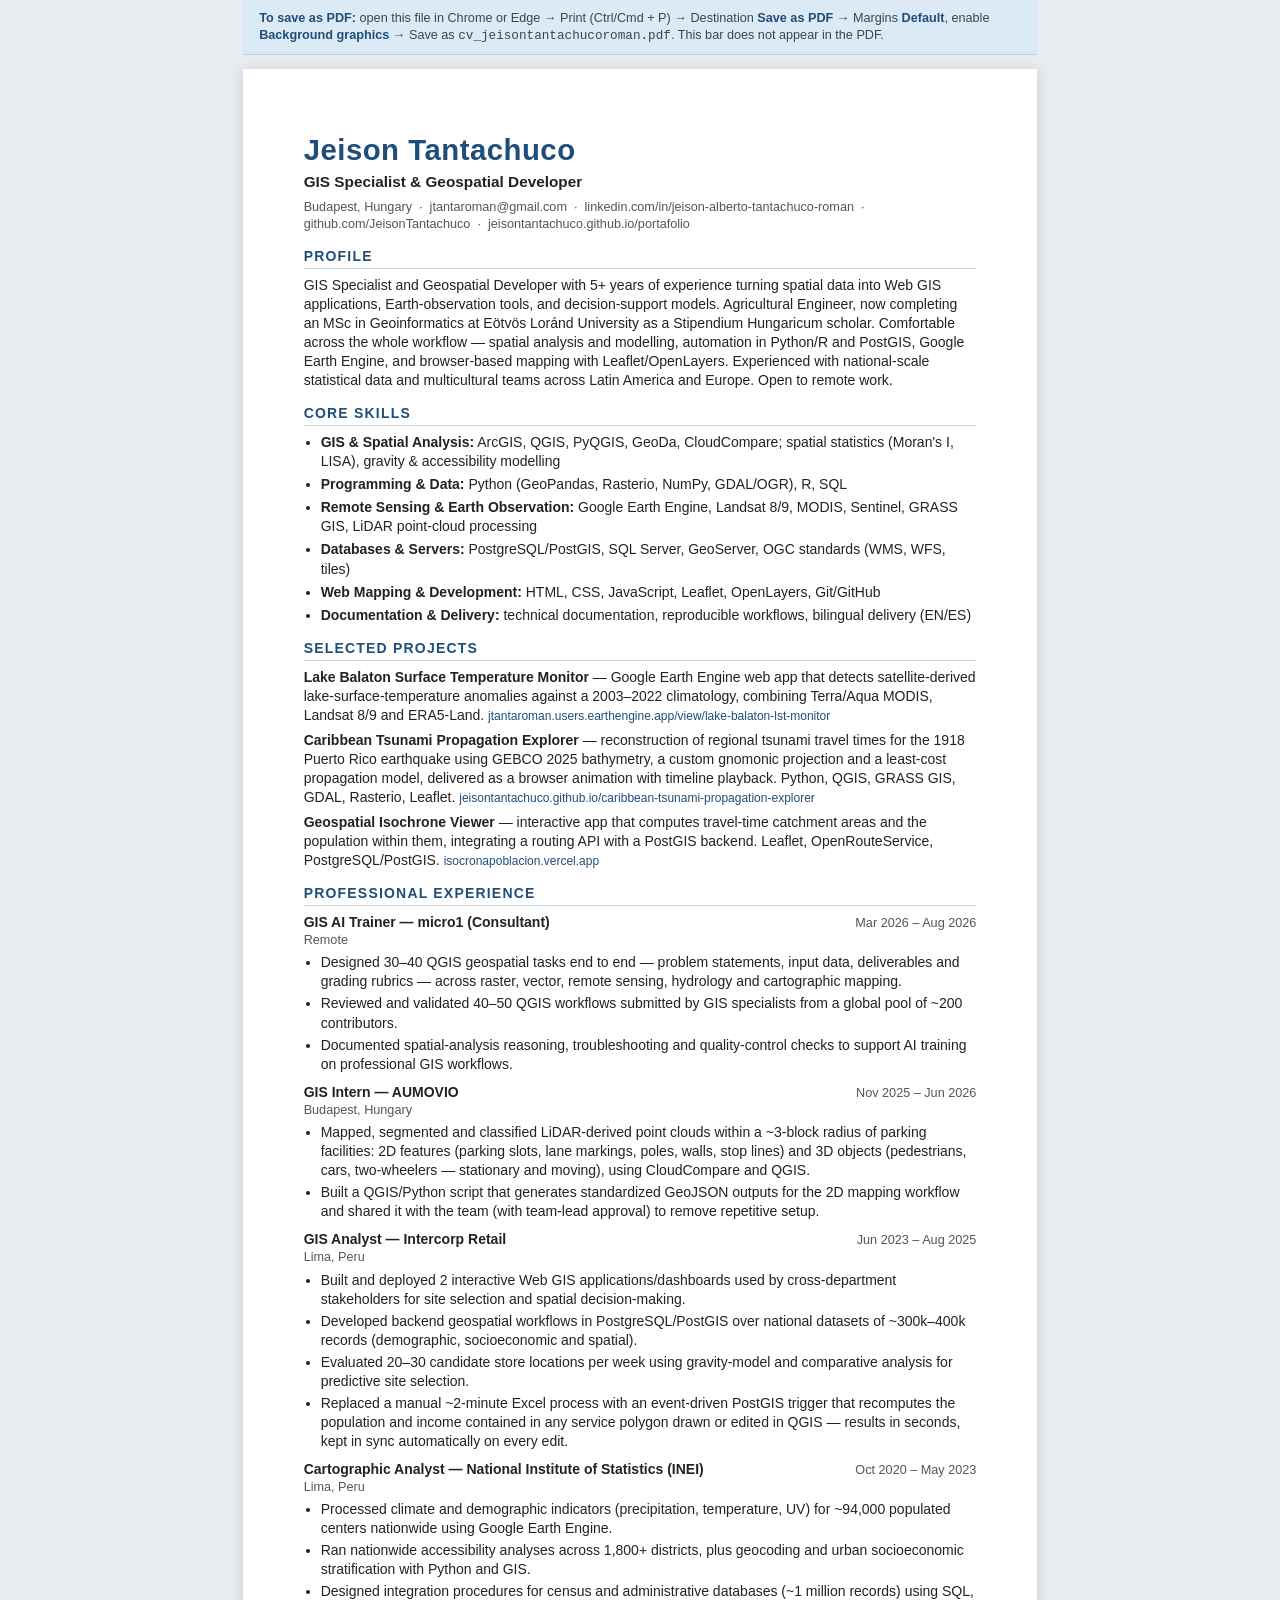
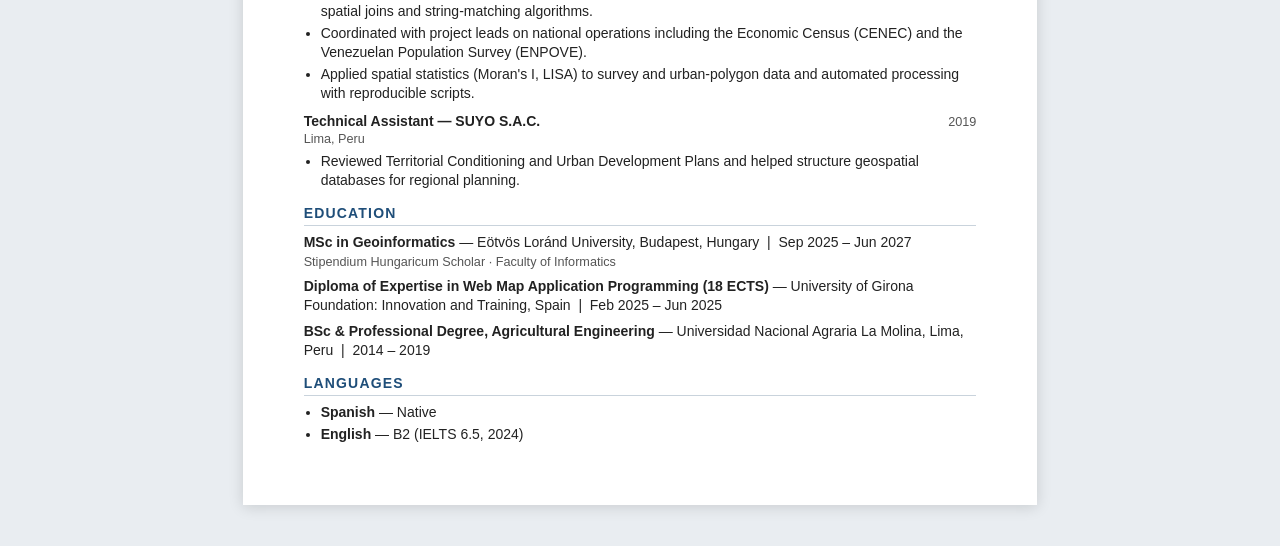
==== cv/cv.html @ e3e1c40c "Add print-ready HTML CV (cv/cv.html)" ====
<!DOCTYPE html>
<html lang="en">
<head>
<meta charset="UTF-8">
<meta name="viewport" content="width=device-width, initial-scale=1.0">
<title>Jeison Tantachuco — CV</title>
<style>
    :root {
        --accent: #1f4e79;
        --ink: #222;
        --muted: #555;
        --rule: #c9d3dc;
    }

    * { box-sizing: border-box; }

    html, body {
        margin: 0;
        padding: 0;
        background: #e9edf1;
        color: var(--ink);
        font-family: "Calibri", "Segoe UI", "Helvetica Neue", Arial, sans-serif;
        font-size: 10.5pt;
        line-height: 1.36;
    }

    /* screen-only helper bar */
    .hint {
        max-width: 210mm;
        margin: 0 auto;
        padding: 10px 16px;
        font-size: 9.5pt;
        color: #33475b;
        background: #dceaf5;
        border-bottom: 1px solid #b9d3e6;
    }
    .hint b { color: #1f4e79; }

    .page {
        max-width: 210mm;
        margin: 14px auto 40px;
        padding: 16mm 16mm 14mm;
        background: #fff;
        box-shadow: 0 2px 14px rgba(0, 0, 0, 0.14);
    }

    header { margin-bottom: 10px; }

    h1 {
        margin: 0;
        font-size: 22pt;
        letter-spacing: 0.5px;
        color: var(--accent);
    }

    .role {
        margin: 2px 0 6px;
        font-size: 11.5pt;
        font-weight: 600;
        color: var(--ink);
    }

    .contact {
        font-size: 9.5pt;
        color: var(--muted);
    }
    .contact a { color: var(--muted); text-decoration: none; }
    .contact span { white-space: nowrap; }

    h2 {
        font-size: 10.5pt;
        text-transform: uppercase;
        letter-spacing: 1.2px;
        color: var(--accent);
        border-bottom: 1.5px solid var(--rule);
        padding-bottom: 2px;
        margin: 14px 0 7px;
    }

    p { margin: 0 0 6px; }

    ul { margin: 4px 0 8px; padding-left: 17px; }
    li { margin-bottom: 3px; }

    .skills li { margin-bottom: 4px; }
    .skills strong { color: var(--ink); }

    .job { margin-bottom: 9px; }
    .job-head {
        display: flex;
        justify-content: space-between;
        align-items: baseline;
        gap: 12px;
    }
    .job-title { font-weight: 700; }
    .job-title .org { font-weight: 600; }
    .job-meta {
        white-space: nowrap;
        color: var(--muted);
        font-size: 9.5pt;
    }
    .job-loc { color: var(--muted); font-size: 9.5pt; margin: 0 0 3px; }

    .proj { margin-bottom: 6px; }
    .proj b { color: var(--ink); }
    .proj .link { color: var(--accent); font-size: 9pt; }

    .edu-item { margin-bottom: 6px; }
    .edu-item .sub { color: var(--muted); font-size: 9.5pt; }

    a { color: var(--accent); }

    @media print {
        html, body { background: #fff; font-size: 10pt; }
        .hint { display: none; }
        .page {
            max-width: none;
            margin: 0;
            padding: 0;
            box-shadow: none;
        }
        h2 { break-after: avoid; }
        .job, .proj, .edu-item { break-inside: avoid; }
    }

    @page { size: A4; margin: 14mm 15mm; }
</style>
</head>
<body>

<div class="hint">
    <b>To save as PDF:</b> open this file in Chrome or Edge → Print (Ctrl/Cmd&nbsp;+&nbsp;P) →
    Destination <b>Save as PDF</b> → Margins <b>Default</b>, enable <b>Background graphics</b> → Save as
    <code>cv_jeisontantachucoroman.pdf</code>. This bar does not appear in the PDF.
</div>

<div class="page">

    <header>
        <h1>Jeison Tantachuco</h1>
        <div class="role">GIS Specialist &amp; Geospatial Developer</div>
        <div class="contact">
            <span>Budapest, Hungary</span> &nbsp;·&nbsp;
            <span><a href="mailto:jtantaroman@gmail.com">jtantaroman@gmail.com</a></span> &nbsp;·&nbsp;
            <span>linkedin.com/in/jeison-alberto-tantachuco-roman</span> &nbsp;·&nbsp;
            <span>github.com/JeisonTantachuco</span> &nbsp;·&nbsp;
            <span>jeisontantachuco.github.io/portafolio</span>
        </div>
    </header>

    <h2>Profile</h2>
    <p>
        GIS Specialist and Geospatial Developer with 5+ years of experience turning spatial data into
        Web GIS applications, Earth-observation tools, and decision-support models. Agricultural Engineer,
        now completing an MSc in Geoinformatics at Eötvös Loránd University as a Stipendium Hungaricum
        scholar. Comfortable across the whole workflow — spatial analysis and modelling, automation in
        Python/R and PostGIS, Google Earth Engine, and browser-based mapping with Leaflet/OpenLayers.
        Experienced with national-scale statistical data and multicultural teams across Latin America and
        Europe. Open to remote work.
    </p>

    <h2>Core Skills</h2>
    <ul class="skills">
        <li><strong>GIS &amp; Spatial Analysis:</strong> ArcGIS, QGIS, PyQGIS, GeoDa, CloudCompare; spatial statistics (Moran's I, LISA), gravity &amp; accessibility modelling</li>
        <li><strong>Programming &amp; Data:</strong> Python (GeoPandas, Rasterio, NumPy, GDAL/OGR), R, SQL</li>
        <li><strong>Remote Sensing &amp; Earth Observation:</strong> Google Earth Engine, Landsat 8/9, MODIS, Sentinel, GRASS GIS, LiDAR point-cloud processing</li>
        <li><strong>Databases &amp; Servers:</strong> PostgreSQL/PostGIS, SQL Server, GeoServer, OGC standards (WMS, WFS, tiles)</li>
        <li><strong>Web Mapping &amp; Development:</strong> HTML, CSS, JavaScript, Leaflet, OpenLayers, Git/GitHub</li>
        <li><strong>Documentation &amp; Delivery:</strong> technical documentation, reproducible workflows, bilingual delivery (EN/ES)</li>
    </ul>

    <h2>Selected Projects</h2>
    <div class="proj">
        <b>Lake Balaton Surface Temperature Monitor</b> — Google Earth Engine web app that detects
        satellite-derived lake-surface-temperature anomalies against a 2003–2022 climatology, combining
        Terra/Aqua MODIS, Landsat 8/9 and ERA5-Land.
        <span class="link">jtantaroman.users.earthengine.app/view/lake-balaton-lst-monitor</span>
    </div>
    <div class="proj">
        <b>Caribbean Tsunami Propagation Explorer</b> — reconstruction of regional tsunami travel times for
        the 1918 Puerto Rico earthquake using GEBCO 2025 bathymetry, a custom gnomonic projection and a
        least-cost propagation model, delivered as a browser animation with timeline playback.
        Python, QGIS, GRASS GIS, GDAL, Rasterio, Leaflet.
        <span class="link">jeisontantachuco.github.io/caribbean-tsunami-propagation-explorer</span>
    </div>
    <div class="proj">
        <b>Geospatial Isochrone Viewer</b> — interactive app that computes travel-time catchment areas and
        the population within them, integrating a routing API with a PostGIS backend.
        Leaflet, OpenRouteService, PostgreSQL/PostGIS.
        <span class="link">isocronapoblacion.vercel.app</span>
    </div>

    <h2>Professional Experience</h2>

    <div class="job">
        <div class="job-head">
            <div class="job-title">GIS AI Trainer <span class="org">— micro1 (Consultant)</span></div>
            <div class="job-meta">Mar 2026 – Aug 2026</div>
        </div>
        <div class="job-loc">Remote</div>
        <ul>
            <li>Designed 30–40 QGIS geospatial tasks end to end — problem statements, input data, deliverables and grading rubrics — across raster, vector, remote sensing, hydrology and cartographic mapping.</li>
            <li>Reviewed and validated 40–50 QGIS workflows submitted by GIS specialists from a global pool of ~200 contributors.</li>
            <li>Documented spatial-analysis reasoning, troubleshooting and quality-control checks to support AI training on professional GIS workflows.</li>
        </ul>
    </div>

    <div class="job">
        <div class="job-head">
            <div class="job-title">GIS Intern <span class="org">— AUMOVIO</span></div>
            <div class="job-meta">Nov 2025 – Jun 2026</div>
        </div>
        <div class="job-loc">Budapest, Hungary</div>
        <ul>
            <li>Mapped, segmented and classified LiDAR-derived point clouds within a ~3-block radius of parking facilities: 2D features (parking slots, lane markings, poles, walls, stop lines) and 3D objects (pedestrians, cars, two-wheelers — stationary and moving), using CloudCompare and QGIS.</li>
            <li>Built a QGIS/Python script that generates standardized GeoJSON outputs for the 2D mapping workflow and shared it with the team (with team-lead approval) to remove repetitive setup.</li>
        </ul>
    </div>

    <div class="job">
        <div class="job-head">
            <div class="job-title">GIS Analyst <span class="org">— Intercorp Retail</span></div>
            <div class="job-meta">Jun 2023 – Aug 2025</div>
        </div>
        <div class="job-loc">Lima, Peru</div>
        <ul>
            <li>Built and deployed 2 interactive Web GIS applications/dashboards used by cross-department stakeholders for site selection and spatial decision-making.</li>
            <li>Developed backend geospatial workflows in PostgreSQL/PostGIS over national datasets of ~300k–400k records (demographic, socioeconomic and spatial).</li>
            <li>Evaluated 20–30 candidate store locations per week using gravity-model and comparative analysis for predictive site selection.</li>
            <li>Replaced a manual ~2-minute Excel process with an event-driven PostGIS trigger that recomputes the population and income contained in any service polygon drawn or edited in QGIS — results in seconds, kept in sync automatically on every edit.</li>
        </ul>
    </div>

    <div class="job">
        <div class="job-head">
            <div class="job-title">Cartographic Analyst <span class="org">— National Institute of Statistics (INEI)</span></div>
            <div class="job-meta">Oct 2020 – May 2023</div>
        </div>
        <div class="job-loc">Lima, Peru</div>
        <ul>
            <li>Processed climate and demographic indicators (precipitation, temperature, UV) for ~94,000 populated centers nationwide using Google Earth Engine.</li>
            <li>Ran nationwide accessibility analyses across 1,800+ districts, plus geocoding and urban socioeconomic stratification with Python and GIS.</li>
            <li>Designed integration procedures for census and administrative databases (~1 million records) using SQL, spatial joins and string-matching algorithms.</li>
            <li>Coordinated with project leads on national operations including the Economic Census (CENEC) and the Venezuelan Population Survey (ENPOVE).</li>
            <li>Applied spatial statistics (Moran's I, LISA) to survey and urban-polygon data and automated processing with reproducible scripts.</li>
        </ul>
    </div>

    <div class="job">
        <div class="job-head">
            <div class="job-title">Technical Assistant <span class="org">— SUYO S.A.C.</span></div>
            <div class="job-meta">2019</div>
        </div>
        <div class="job-loc">Lima, Peru</div>
        <ul>
            <li>Reviewed Territorial Conditioning and Urban Development Plans and helped structure geospatial databases for regional planning.</li>
        </ul>
    </div>

    <h2>Education</h2>
    <div class="edu-item">
        <b>MSc in Geoinformatics</b> — Eötvös Loránd University, Budapest, Hungary &nbsp;|&nbsp; Sep 2025 – Jun 2027<br>
        <span class="sub">Stipendium Hungaricum Scholar · Faculty of Informatics</span>
    </div>
    <div class="edu-item">
        <b>Diploma of Expertise in Web Map Application Programming (18 ECTS)</b> — University of Girona Foundation: Innovation and Training, Spain &nbsp;|&nbsp; Feb 2025 – Jun 2025
    </div>
    <div class="edu-item">
        <b>BSc &amp; Professional Degree, Agricultural Engineering</b> — Universidad Nacional Agraria La Molina, Lima, Peru &nbsp;|&nbsp; 2014 – 2019
    </div>

    <h2>Languages</h2>
    <ul>
        <li><strong>Spanish</strong> — Native</li>
        <li><strong>English</strong> — B2 (IELTS 6.5, 2024)</li>
    </ul>

</div>

</body>
</html>
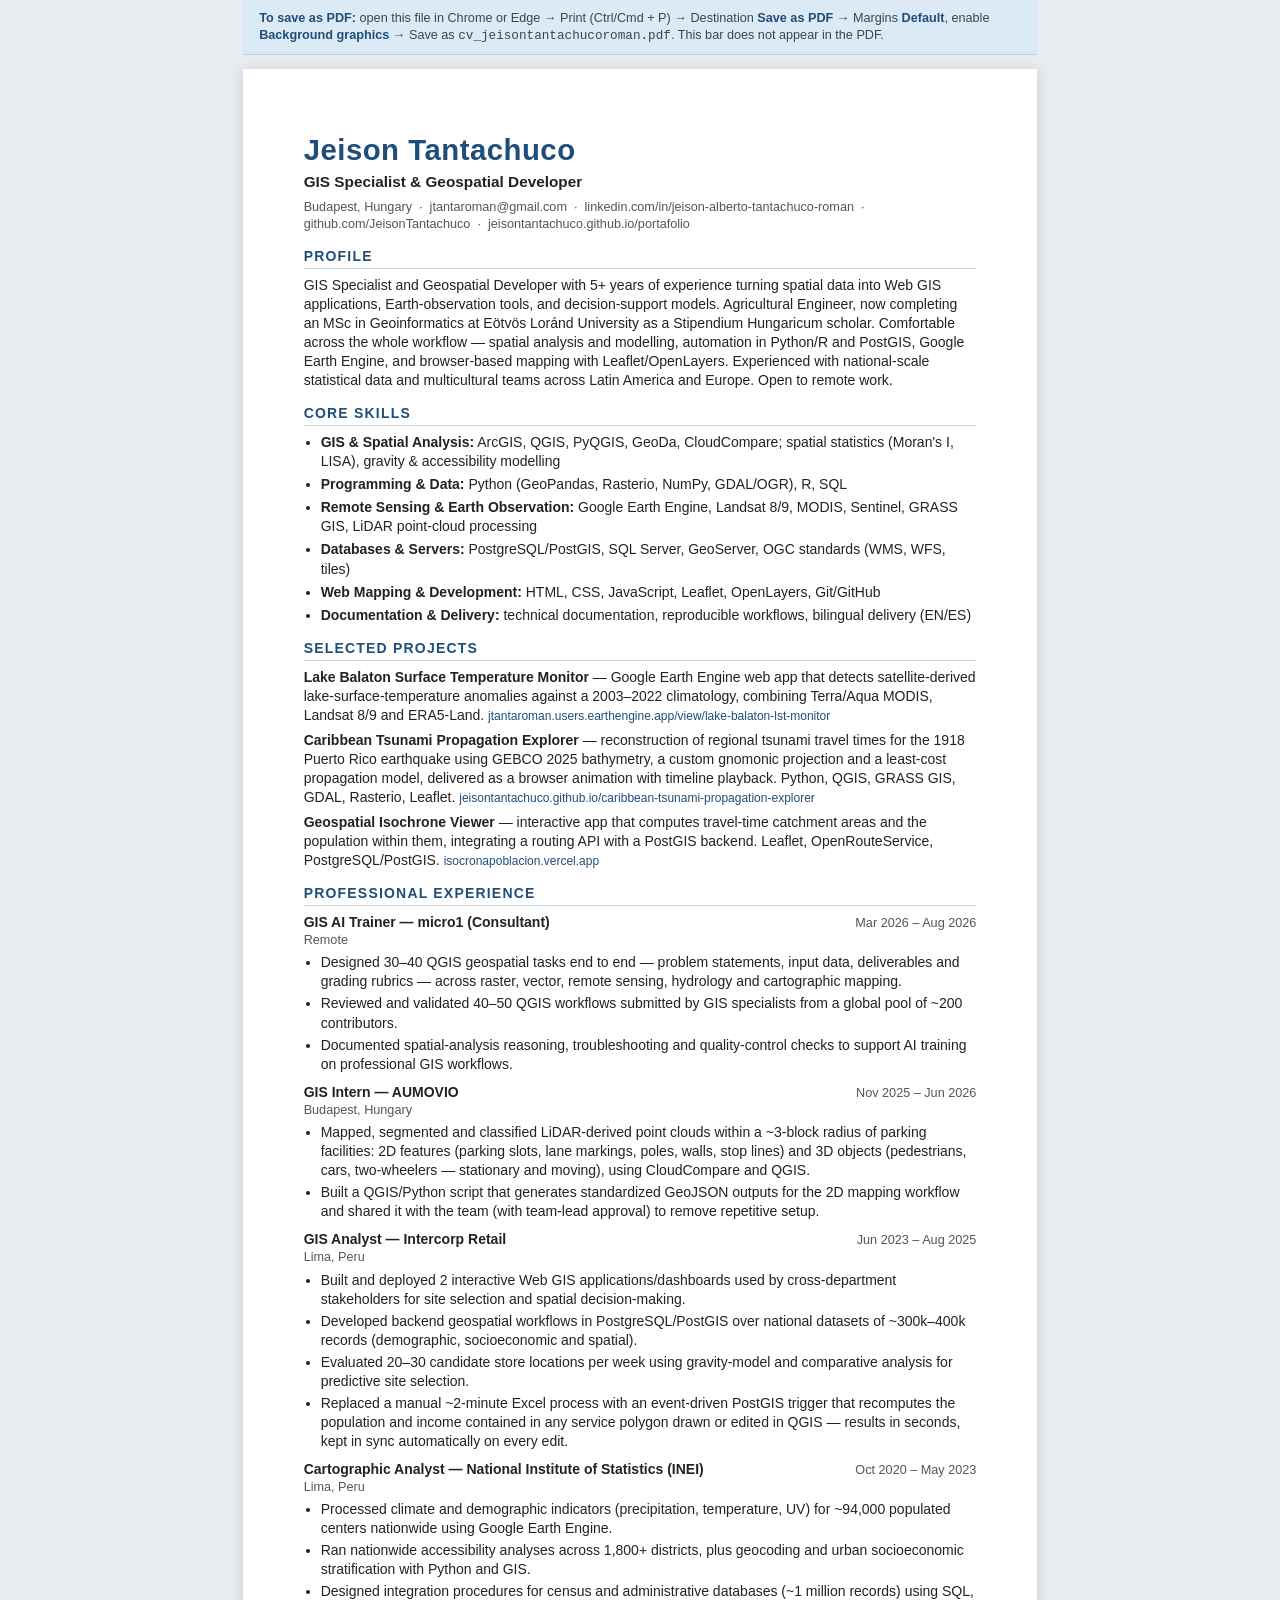
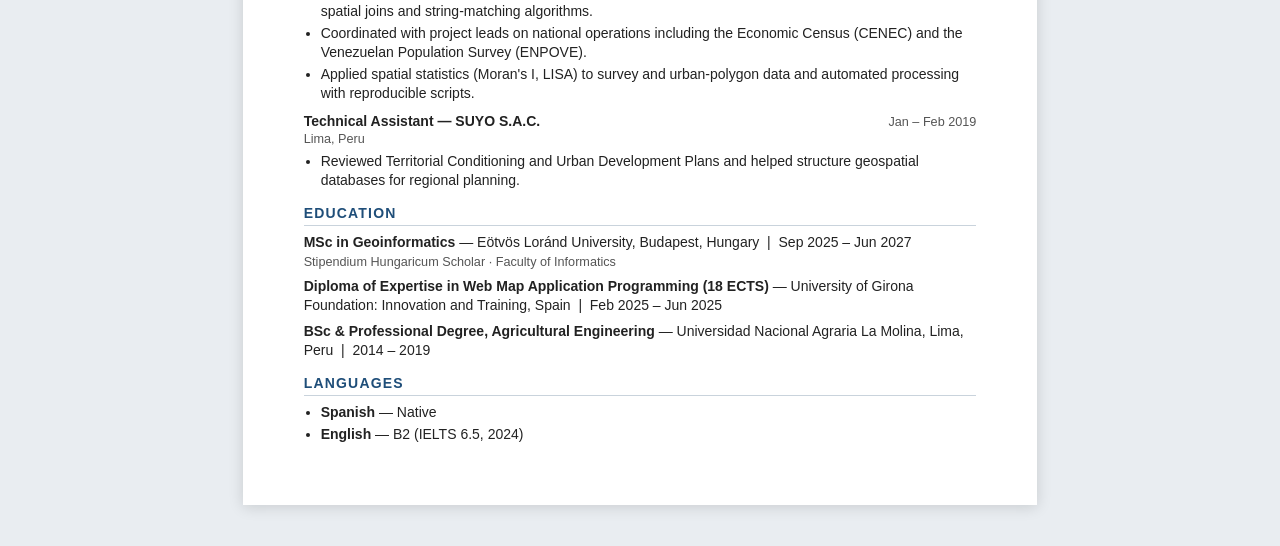
==== commit da725bc0: "CV: make URLs clickable, set SUYO dates to Jan–Feb 2019" ====
--- a/cv/cv.html
+++ b/cv/cv.html
@@ -103,7 +103,7 @@
 
     .proj { margin-bottom: 6px; }
     .proj b { color: var(--ink); }
-    .proj .link { color: var(--accent); font-size: 9pt; }
+    .proj .link { color: var(--accent); font-size: 9pt; text-decoration: none; }
 
     .edu-item { margin-bottom: 6px; }
     .edu-item .sub { color: var(--muted); font-size: 9.5pt; }
@@ -142,9 +142,9 @@
         <div class="contact">
             <span>Budapest, Hungary</span> &nbsp;·&nbsp;
             <span><a href="mailto:jtantaroman@gmail.com">jtantaroman@gmail.com</a></span> &nbsp;·&nbsp;
-            <span>linkedin.com/in/jeison-alberto-tantachuco-roman</span> &nbsp;·&nbsp;
-            <span>github.com/JeisonTantachuco</span> &nbsp;·&nbsp;
-            <span>jeisontantachuco.github.io/portafolio</span>
+            <span><a href="https://linkedin.com/in/jeison-alberto-tantachuco-roman">linkedin.com/in/jeison-alberto-tantachuco-roman</a></span> &nbsp;·&nbsp;
+            <span><a href="https://github.com/JeisonTantachuco">github.com/JeisonTantachuco</a></span> &nbsp;·&nbsp;
+            <span><a href="https://jeisontantachuco.github.io/portafolio">jeisontantachuco.github.io/portafolio</a></span>
         </div>
     </header>
 
@@ -174,20 +174,20 @@
         <b>Lake Balaton Surface Temperature Monitor</b> — Google Earth Engine web app that detects
         satellite-derived lake-surface-temperature anomalies against a 2003–2022 climatology, combining
         Terra/Aqua MODIS, Landsat 8/9 and ERA5-Land.
-        <span class="link">jtantaroman.users.earthengine.app/view/lake-balaton-lst-monitor</span>
+        <a class="link" href="https://jtantaroman.users.earthengine.app/view/lake-balaton-lst-monitor">jtantaroman.users.earthengine.app/view/lake-balaton-lst-monitor</a>
     </div>
     <div class="proj">
         <b>Caribbean Tsunami Propagation Explorer</b> — reconstruction of regional tsunami travel times for
         the 1918 Puerto Rico earthquake using GEBCO 2025 bathymetry, a custom gnomonic projection and a
         least-cost propagation model, delivered as a browser animation with timeline playback.
         Python, QGIS, GRASS GIS, GDAL, Rasterio, Leaflet.
-        <span class="link">jeisontantachuco.github.io/caribbean-tsunami-propagation-explorer</span>
+        <a class="link" href="https://jeisontantachuco.github.io/caribbean-tsunami-propagation-explorer/">jeisontantachuco.github.io/caribbean-tsunami-propagation-explorer</a>
     </div>
     <div class="proj">
         <b>Geospatial Isochrone Viewer</b> — interactive app that computes travel-time catchment areas and
         the population within them, integrating a routing API with a PostGIS backend.
         Leaflet, OpenRouteService, PostgreSQL/PostGIS.
-        <span class="link">isocronapoblacion.vercel.app</span>
+        <a class="link" href="https://isocronapoblacion.vercel.app/">isocronapoblacion.vercel.app</a>
     </div>
 
     <h2>Professional Experience</h2>
@@ -249,7 +249,7 @@
     <div class="job">
         <div class="job-head">
             <div class="job-title">Technical Assistant <span class="org">— SUYO S.A.C.</span></div>
-            <div class="job-meta">2019</div>
+            <div class="job-meta">Jan – Feb 2019</div>
         </div>
         <div class="job-loc">Lima, Peru</div>
         <ul>
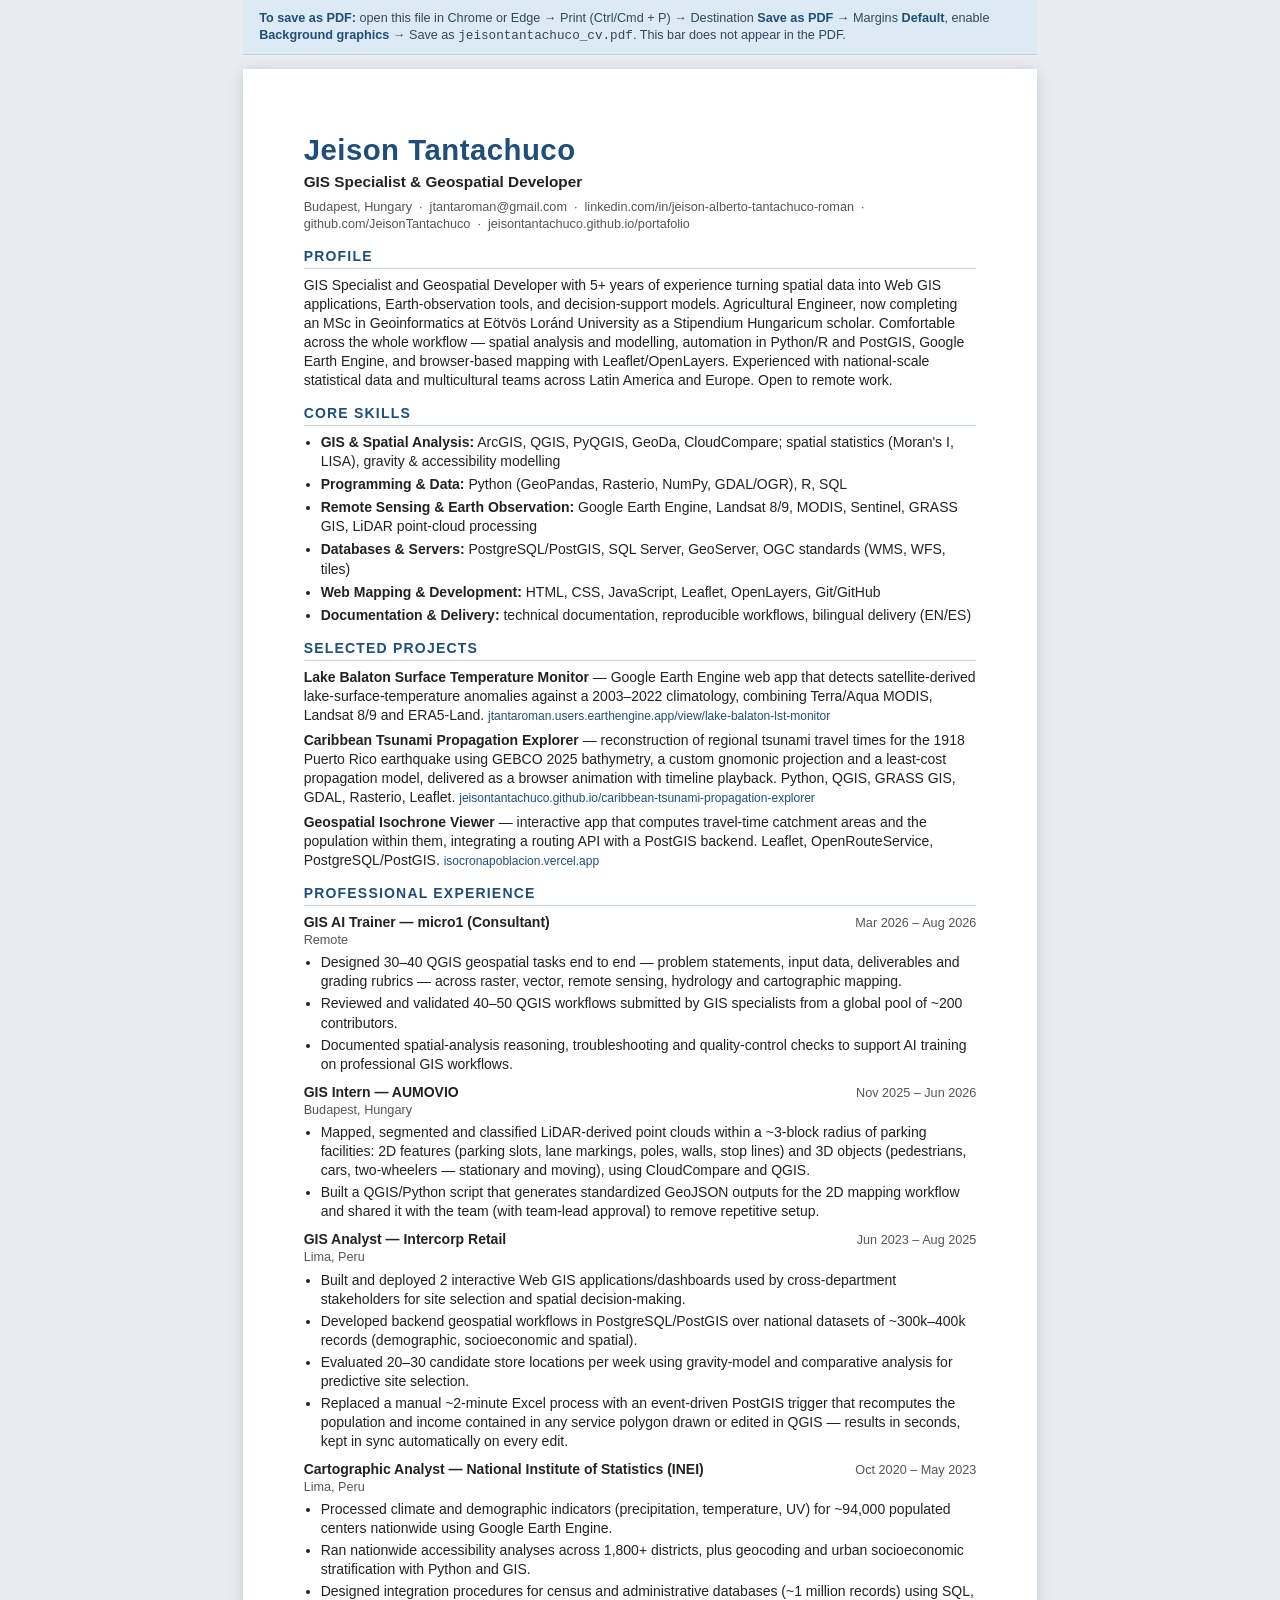
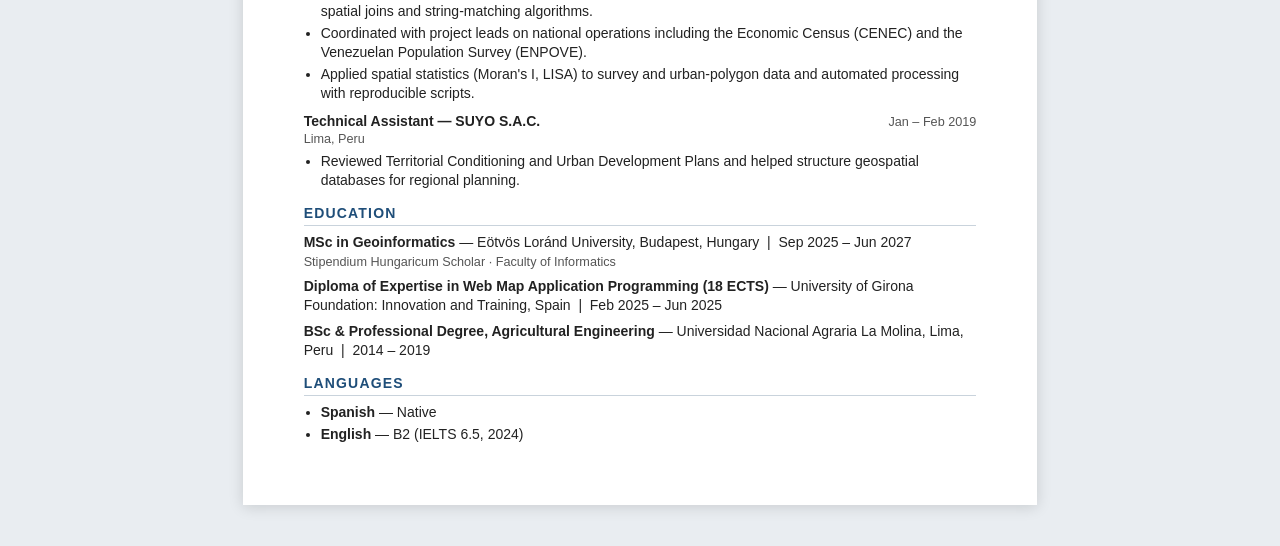
==== commit 82b1b7d7: "Swap in jeisontantachuco_cv.pdf; point both Download CV buttons at it" ====
--- a/cv/cv.html
+++ b/cv/cv.html
@@ -131,7 +131,7 @@
 <div class="hint">
     <b>To save as PDF:</b> open this file in Chrome or Edge → Print (Ctrl/Cmd&nbsp;+&nbsp;P) →
     Destination <b>Save as PDF</b> → Margins <b>Default</b>, enable <b>Background graphics</b> → Save as
-    <code>cv_jeisontantachucoroman.pdf</code>. This bar does not appear in the PDF.
+    <code>jeisontantachuco_cv.pdf</code>. This bar does not appear in the PDF.
 </div>
 
 <div class="page">
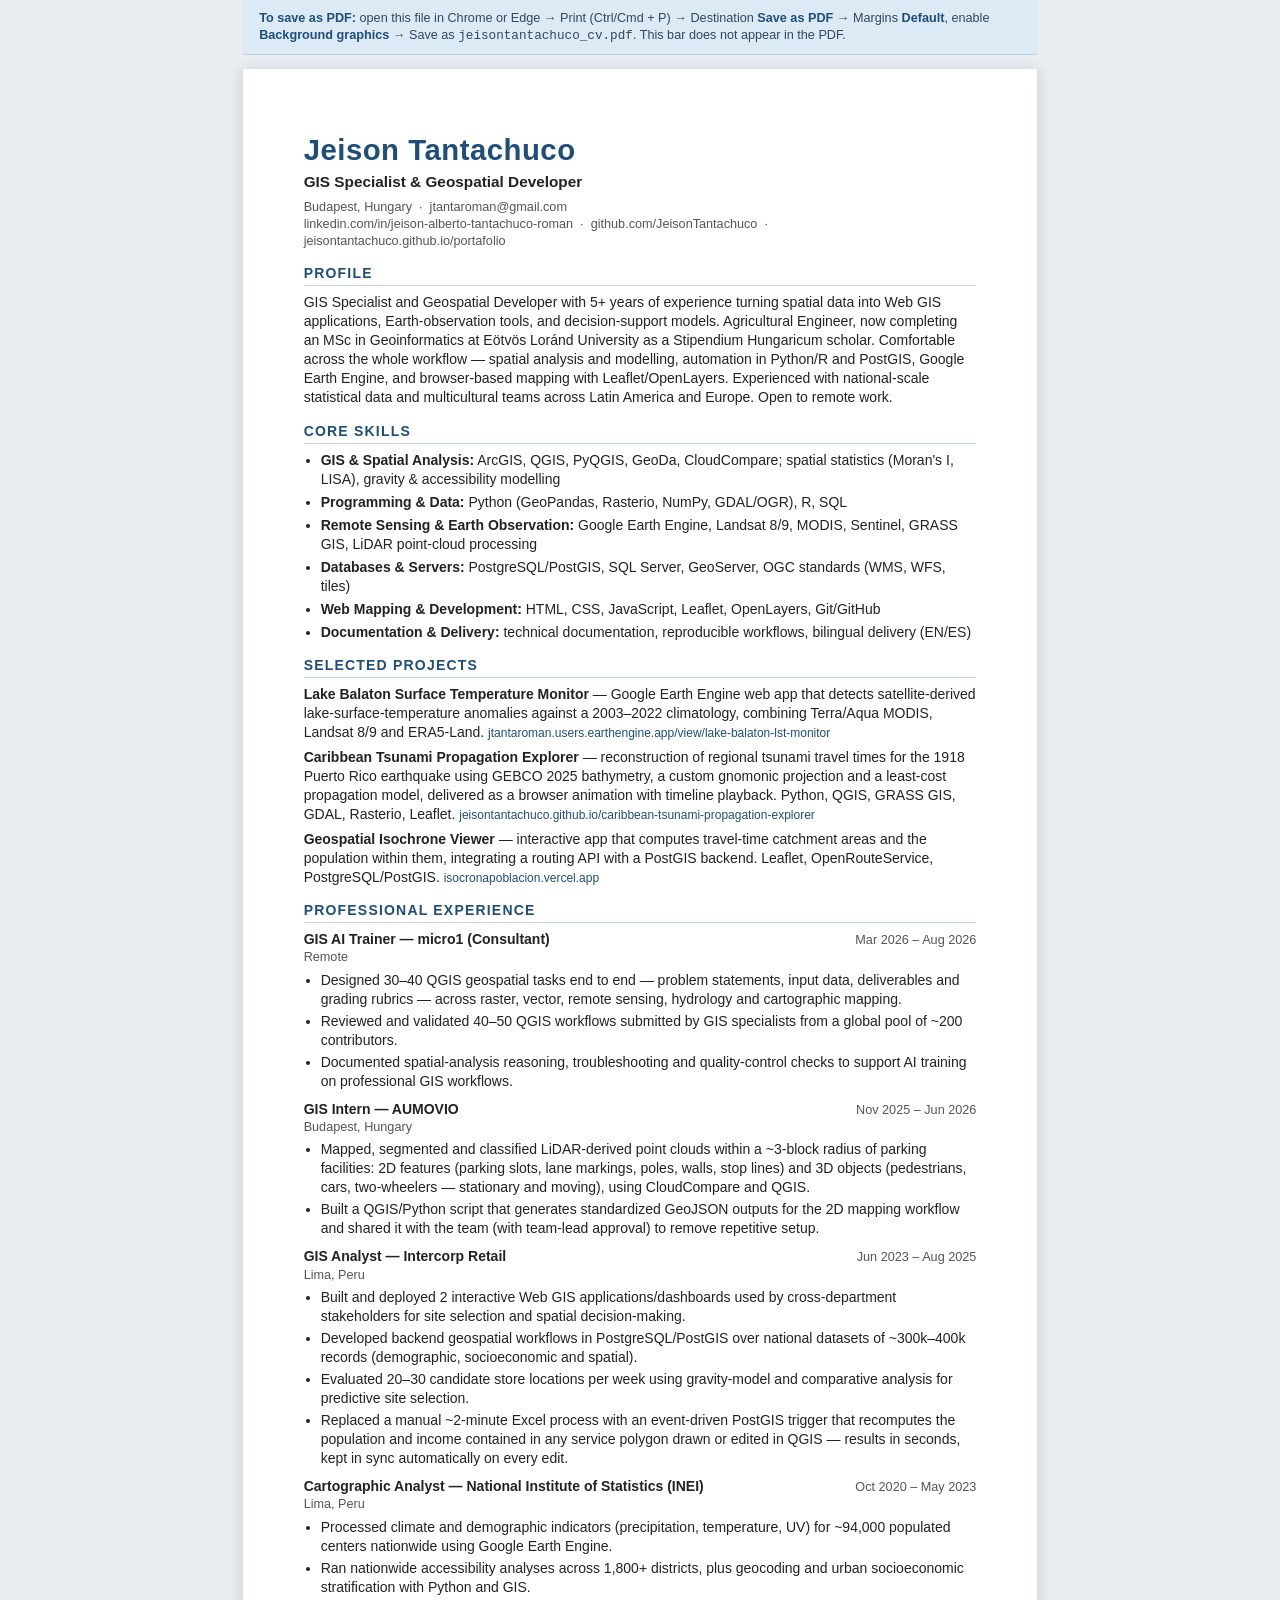
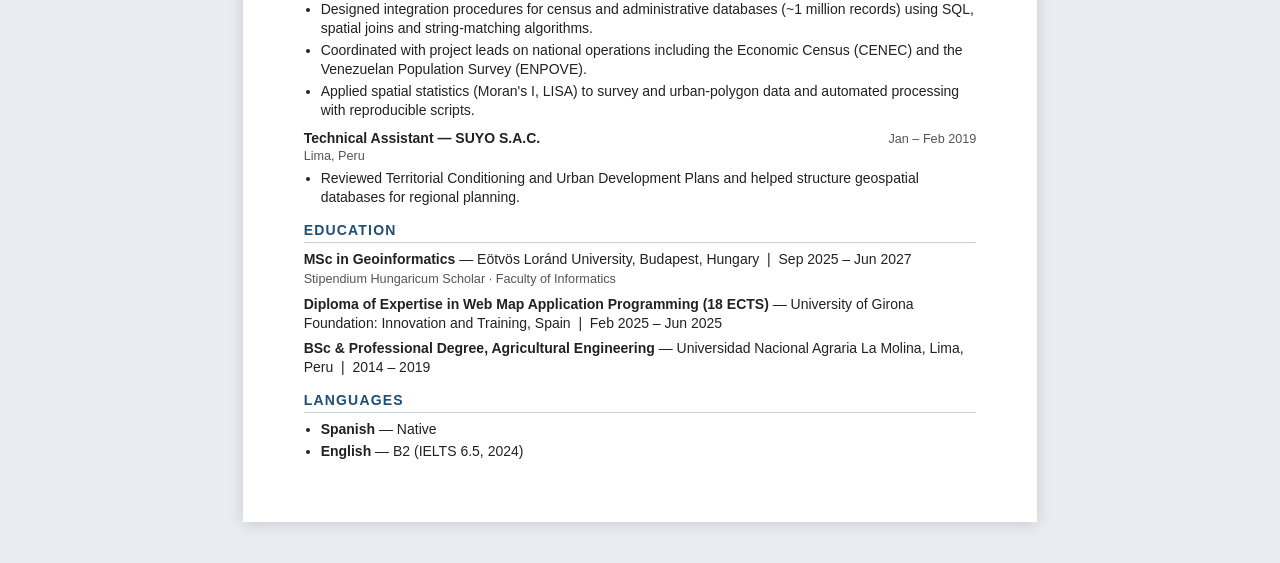
==== commit a6f9ae64: "Remove phone number from public CV; keep personal phone version local only" ====
--- a/cv/cv.html
+++ b/cv/cv.html
@@ -141,7 +141,7 @@
         <div class="role">GIS Specialist &amp; Geospatial Developer</div>
         <div class="contact">
             <span>Budapest, Hungary</span> &nbsp;·&nbsp;
-            <span><a href="mailto:jtantaroman@gmail.com">jtantaroman@gmail.com</a></span> &nbsp;·&nbsp;
+            <span><a href="mailto:jtantaroman@gmail.com">jtantaroman@gmail.com</a></span><br>
             <span><a href="https://linkedin.com/in/jeison-alberto-tantachuco-roman">linkedin.com/in/jeison-alberto-tantachuco-roman</a></span> &nbsp;·&nbsp;
             <span><a href="https://github.com/JeisonTantachuco">github.com/JeisonTantachuco</a></span> &nbsp;·&nbsp;
             <span><a href="https://jeisontantachuco.github.io/portafolio">jeisontantachuco.github.io/portafolio</a></span>
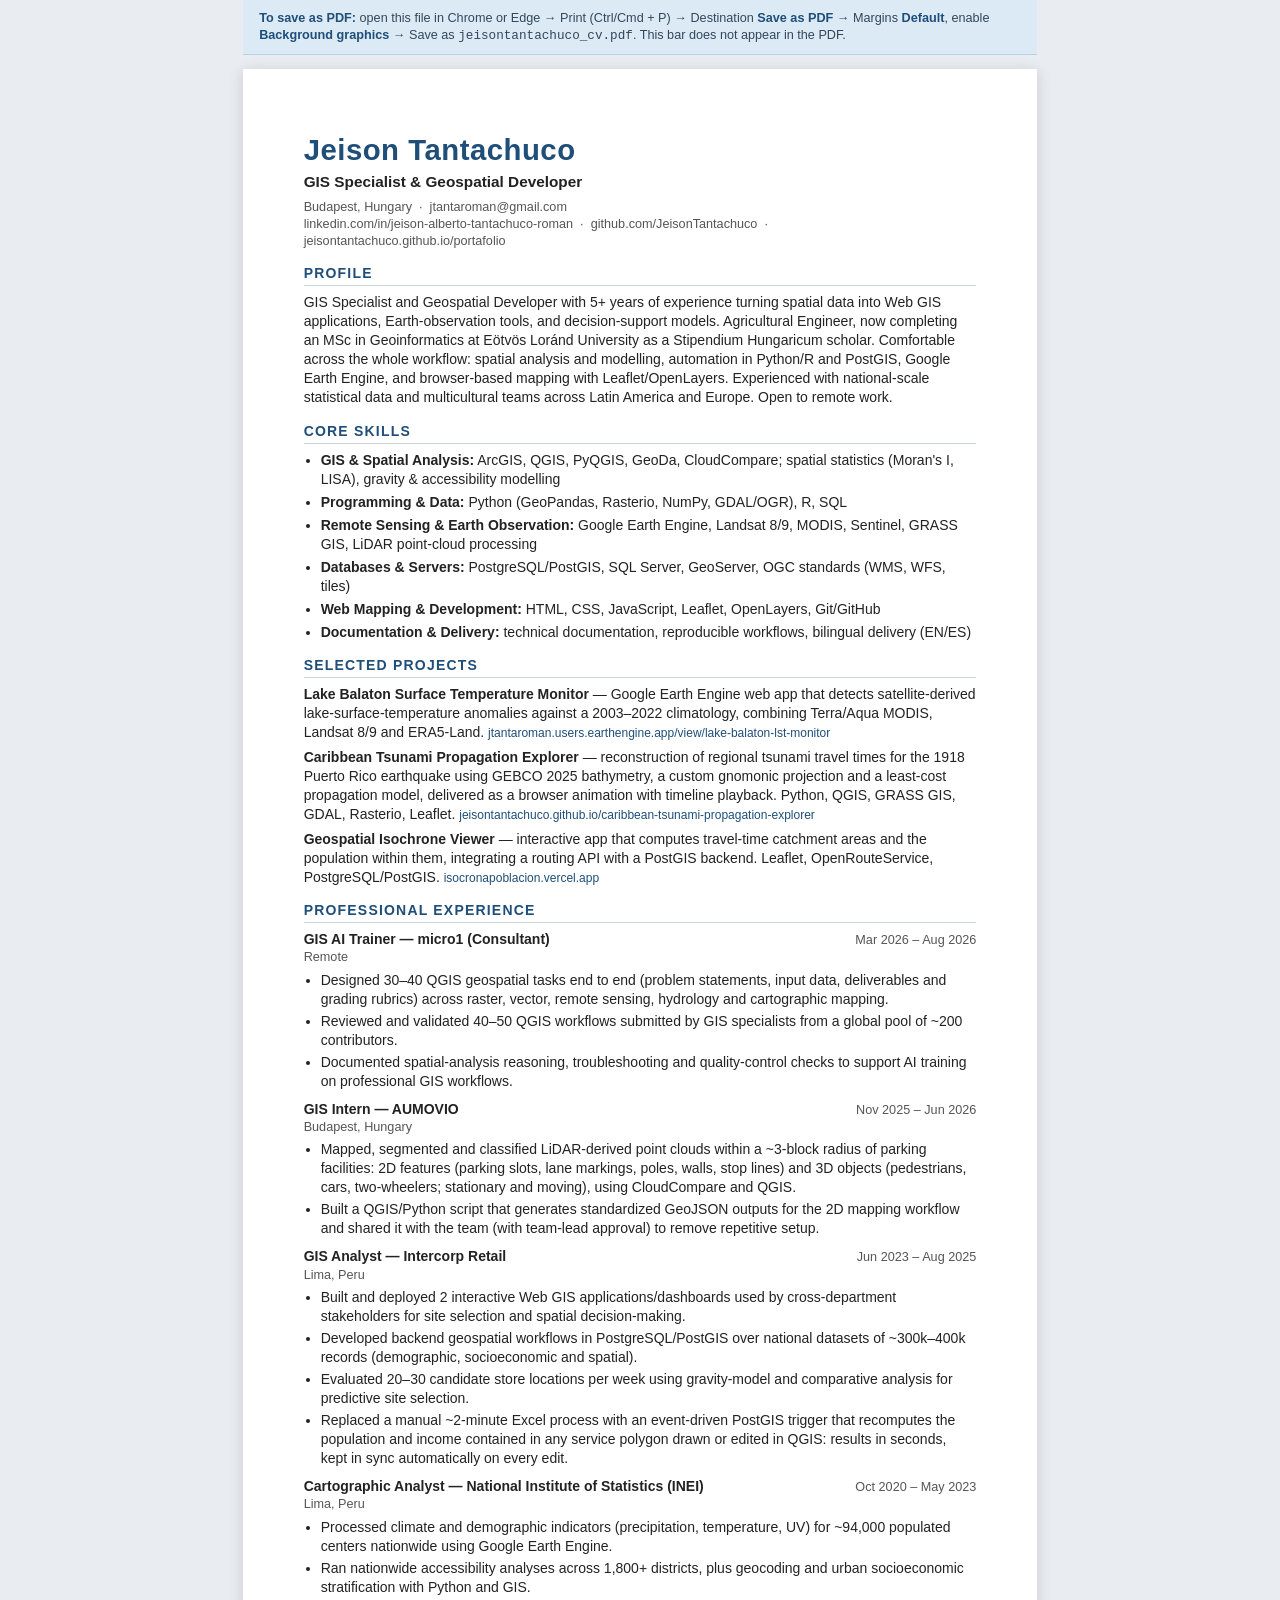
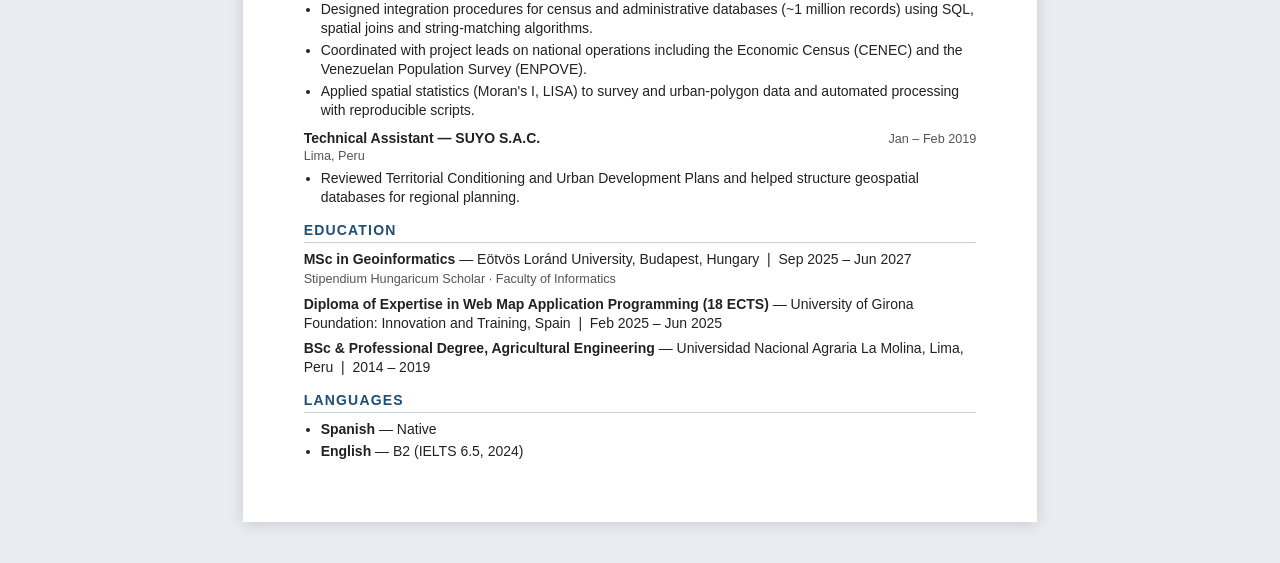
==== commit 0e8d5854: "CV: fix mid-sentence em dashes, keep them as label separators" ====
--- a/cv/cv.html
+++ b/cv/cv.html
@@ -153,7 +153,7 @@
         GIS Specialist and Geospatial Developer with 5+ years of experience turning spatial data into
         Web GIS applications, Earth-observation tools, and decision-support models. Agricultural Engineer,
         now completing an MSc in Geoinformatics at Eötvös Loránd University as a Stipendium Hungaricum
-        scholar. Comfortable across the whole workflow — spatial analysis and modelling, automation in
+        scholar. Comfortable across the whole workflow: spatial analysis and modelling, automation in
         Python/R and PostGIS, Google Earth Engine, and browser-based mapping with Leaflet/OpenLayers.
         Experienced with national-scale statistical data and multicultural teams across Latin America and
         Europe. Open to remote work.
@@ -199,7 +199,7 @@
         </div>
         <div class="job-loc">Remote</div>
         <ul>
-            <li>Designed 30–40 QGIS geospatial tasks end to end — problem statements, input data, deliverables and grading rubrics — across raster, vector, remote sensing, hydrology and cartographic mapping.</li>
+            <li>Designed 30–40 QGIS geospatial tasks end to end (problem statements, input data, deliverables and grading rubrics) across raster, vector, remote sensing, hydrology and cartographic mapping.</li>
             <li>Reviewed and validated 40–50 QGIS workflows submitted by GIS specialists from a global pool of ~200 contributors.</li>
             <li>Documented spatial-analysis reasoning, troubleshooting and quality-control checks to support AI training on professional GIS workflows.</li>
         </ul>
@@ -212,7 +212,7 @@
         </div>
         <div class="job-loc">Budapest, Hungary</div>
         <ul>
-            <li>Mapped, segmented and classified LiDAR-derived point clouds within a ~3-block radius of parking facilities: 2D features (parking slots, lane markings, poles, walls, stop lines) and 3D objects (pedestrians, cars, two-wheelers — stationary and moving), using CloudCompare and QGIS.</li>
+            <li>Mapped, segmented and classified LiDAR-derived point clouds within a ~3-block radius of parking facilities: 2D features (parking slots, lane markings, poles, walls, stop lines) and 3D objects (pedestrians, cars, two-wheelers; stationary and moving), using CloudCompare and QGIS.</li>
             <li>Built a QGIS/Python script that generates standardized GeoJSON outputs for the 2D mapping workflow and shared it with the team (with team-lead approval) to remove repetitive setup.</li>
         </ul>
     </div>
@@ -227,7 +227,7 @@
             <li>Built and deployed 2 interactive Web GIS applications/dashboards used by cross-department stakeholders for site selection and spatial decision-making.</li>
             <li>Developed backend geospatial workflows in PostgreSQL/PostGIS over national datasets of ~300k–400k records (demographic, socioeconomic and spatial).</li>
             <li>Evaluated 20–30 candidate store locations per week using gravity-model and comparative analysis for predictive site selection.</li>
-            <li>Replaced a manual ~2-minute Excel process with an event-driven PostGIS trigger that recomputes the population and income contained in any service polygon drawn or edited in QGIS — results in seconds, kept in sync automatically on every edit.</li>
+            <li>Replaced a manual ~2-minute Excel process with an event-driven PostGIS trigger that recomputes the population and income contained in any service polygon drawn or edited in QGIS: results in seconds, kept in sync automatically on every edit.</li>
         </ul>
     </div>
 
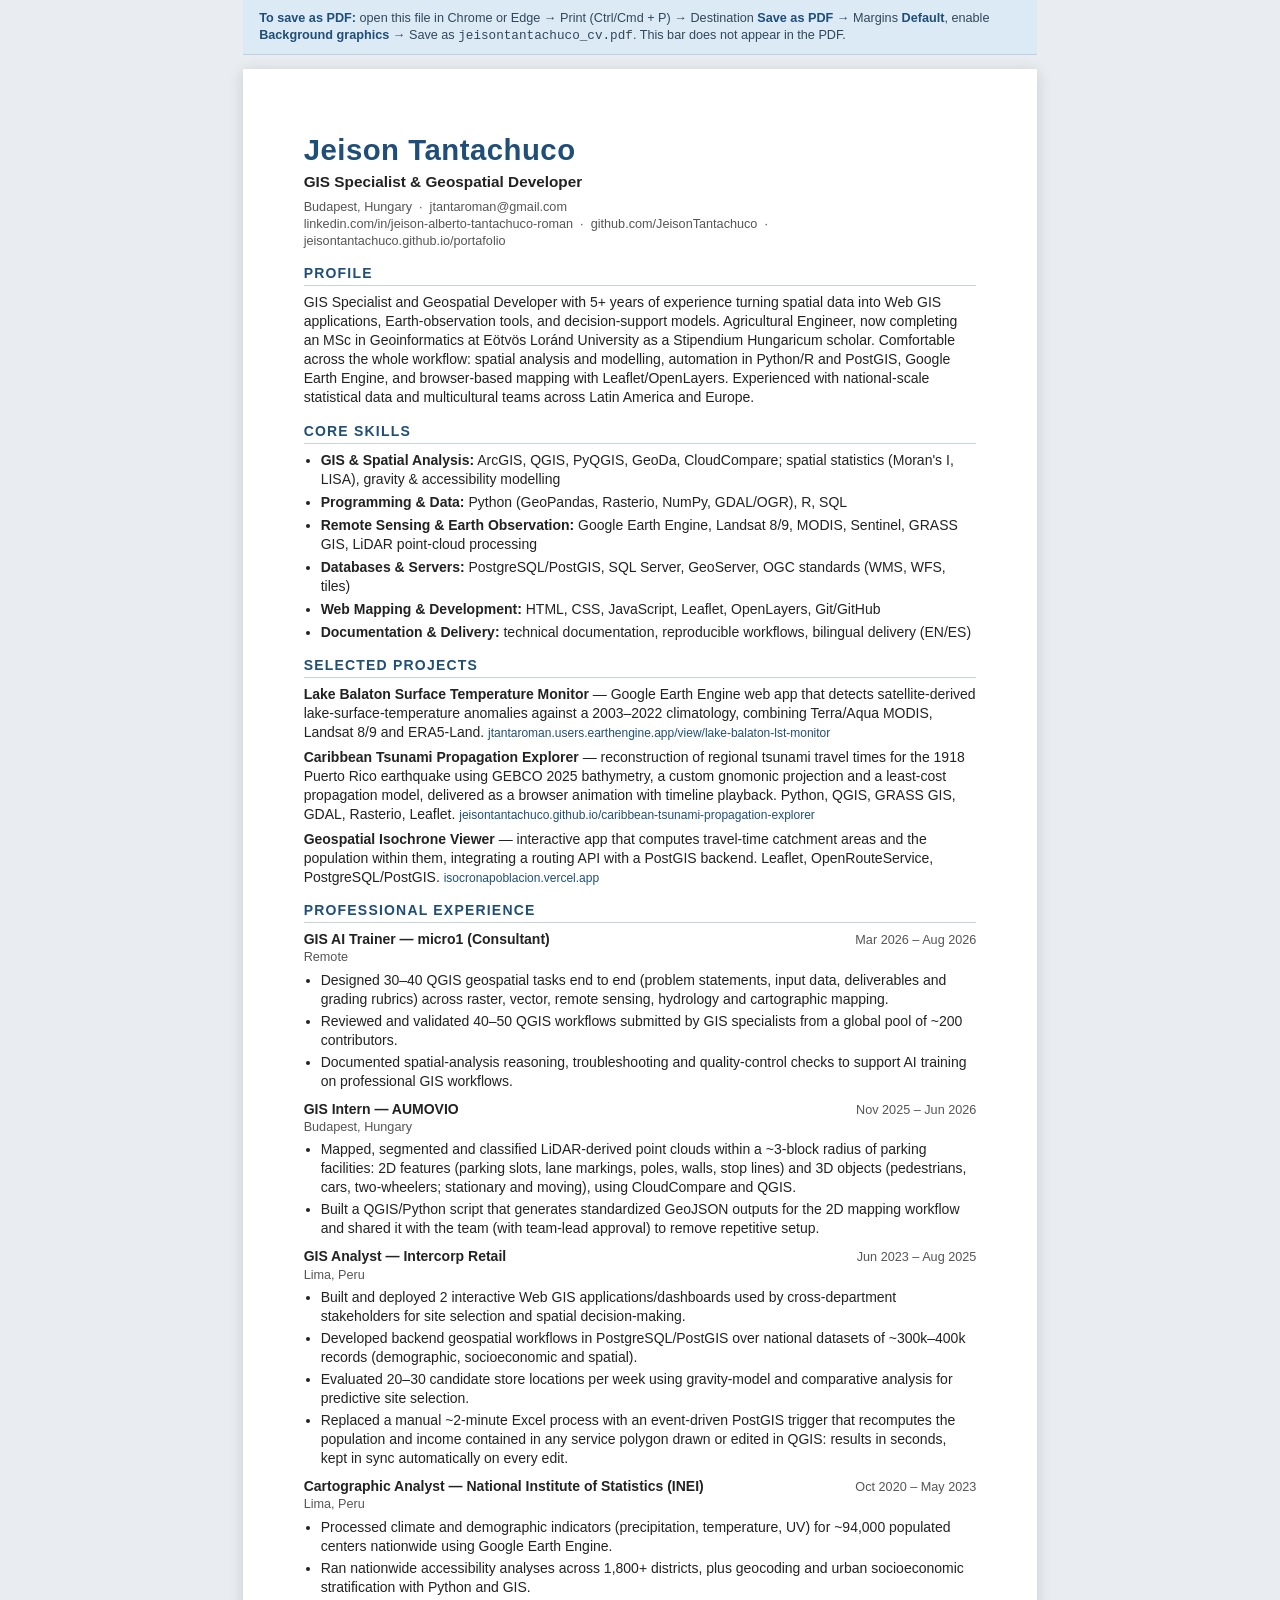
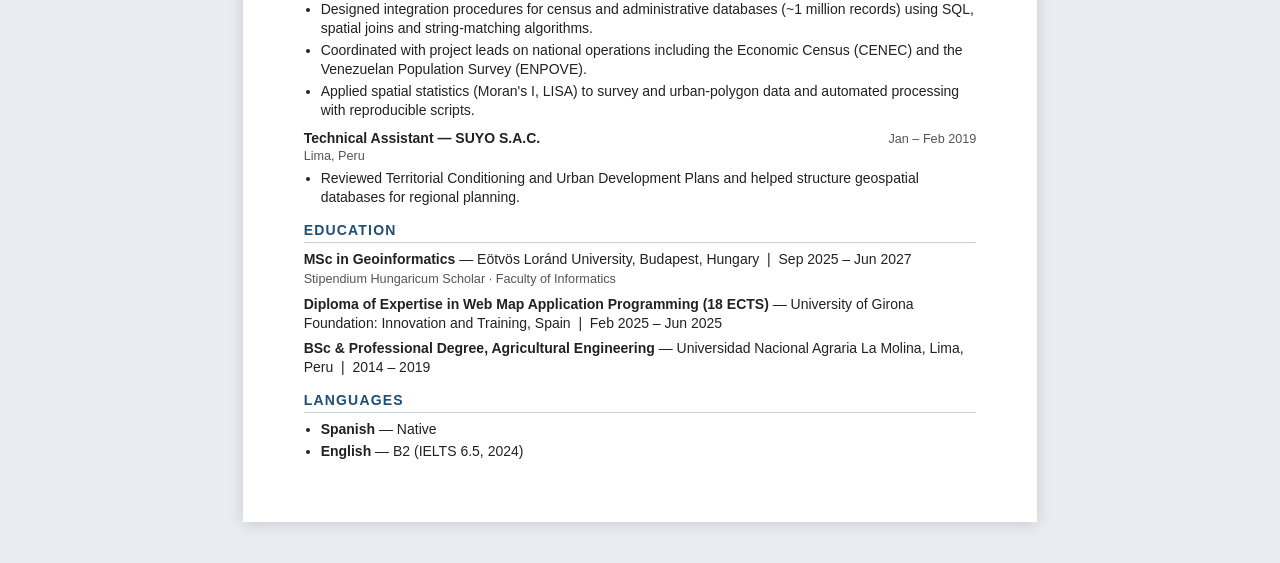
==== commit d41c42a6: "CV: remove 'Open to remote work' from profile" ====
--- a/cv/cv.html
+++ b/cv/cv.html
@@ -156,7 +156,7 @@
         scholar. Comfortable across the whole workflow: spatial analysis and modelling, automation in
         Python/R and PostGIS, Google Earth Engine, and browser-based mapping with Leaflet/OpenLayers.
         Experienced with national-scale statistical data and multicultural teams across Latin America and
-        Europe. Open to remote work.
+        Europe.
     </p>
 
     <h2>Core Skills</h2>
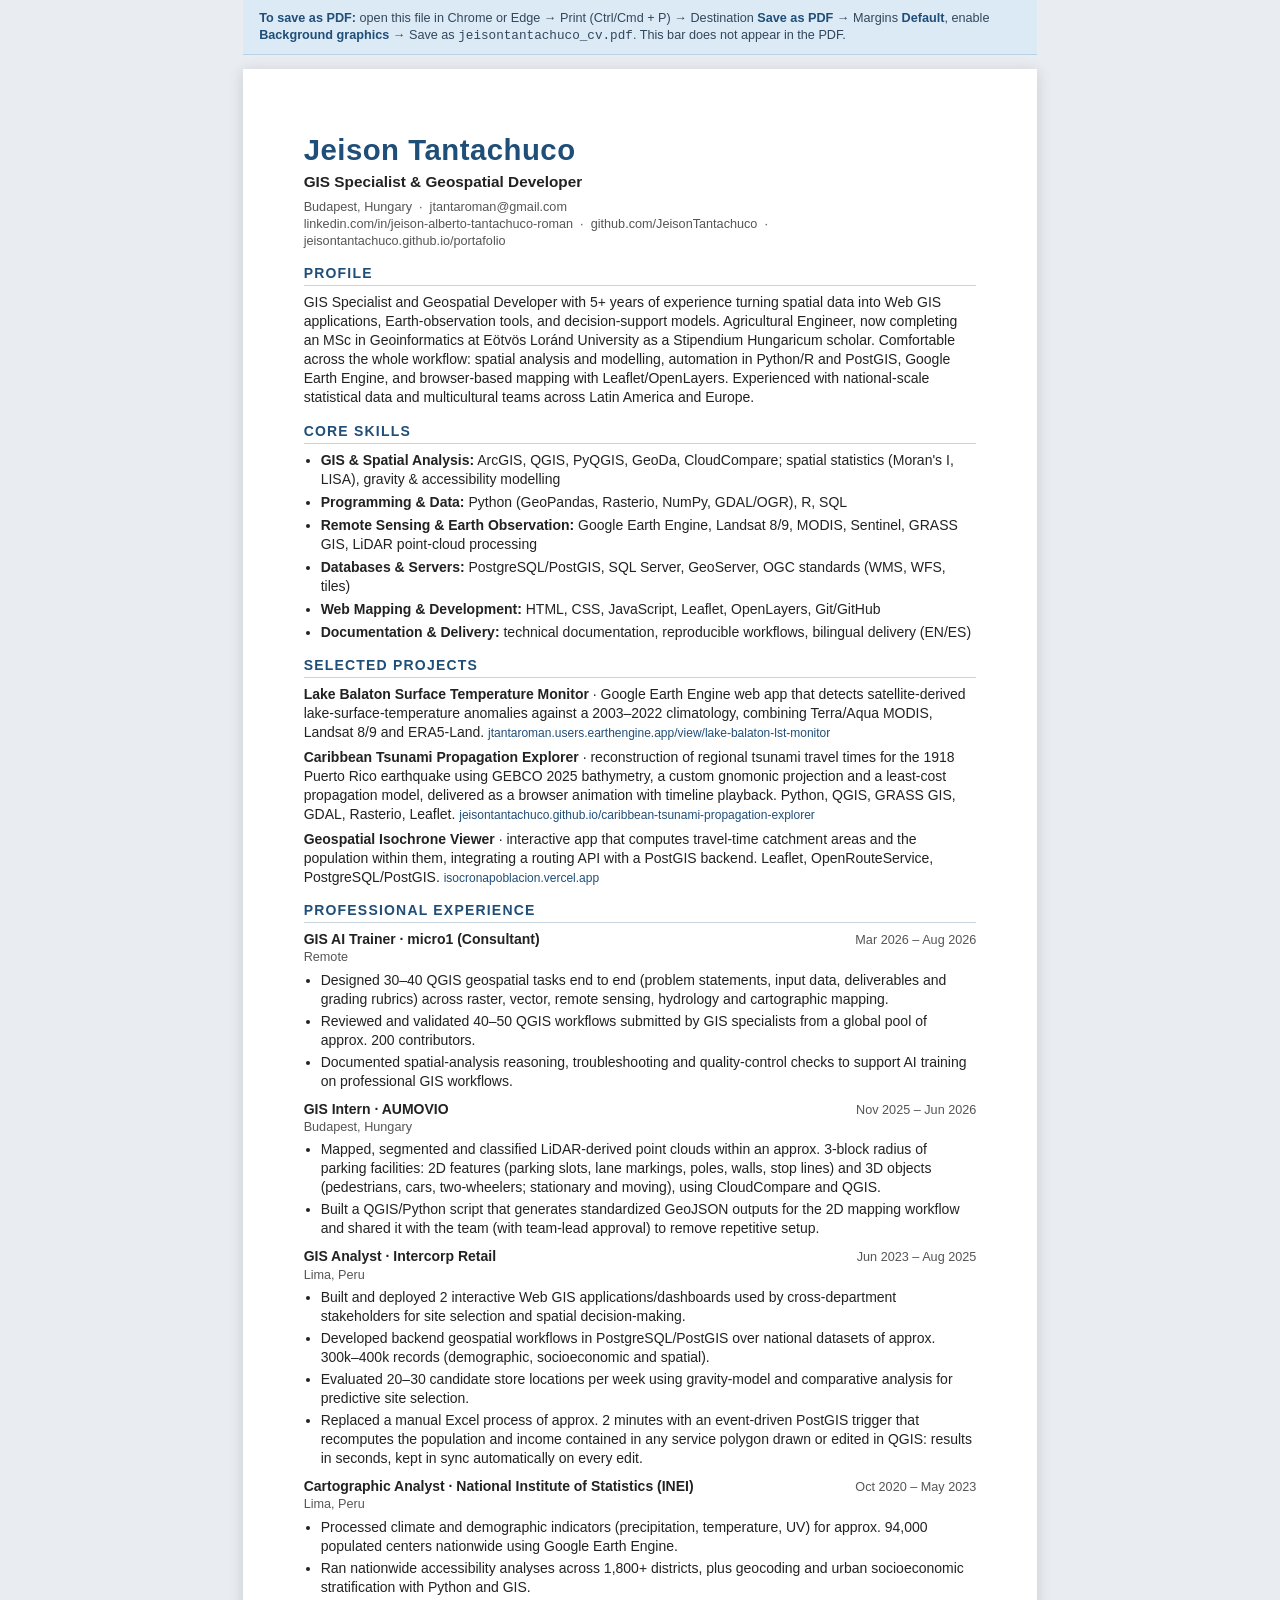
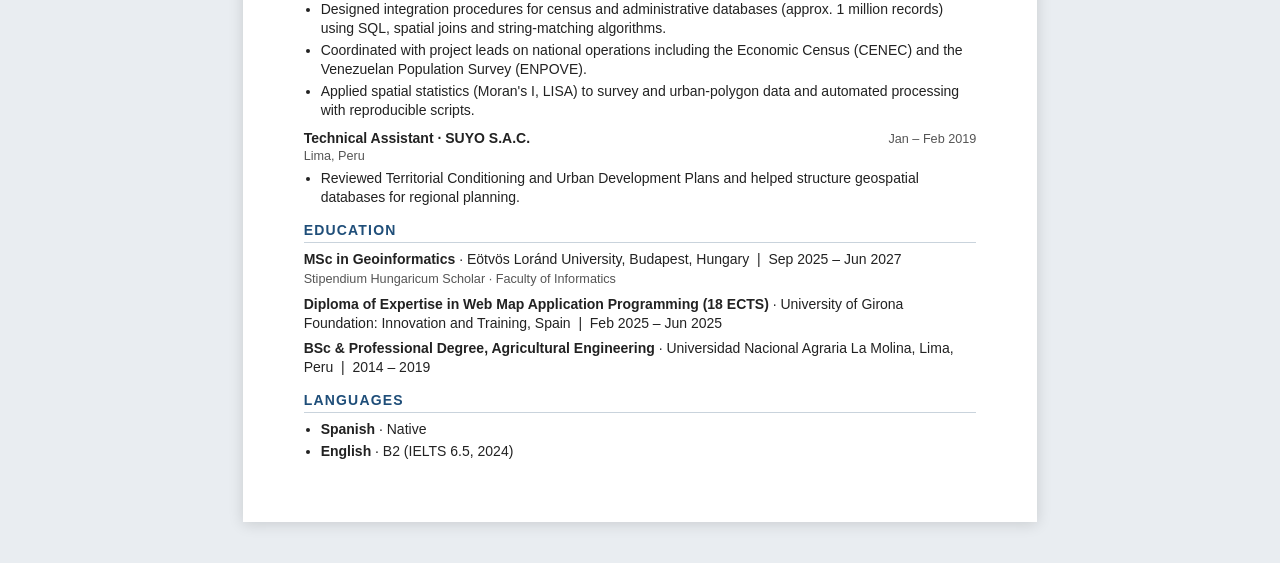
==== commit 7fce4927: "Add Spanish CV and language-aware CV download links The Download CV buttons now serve the Spanish PD" ====
--- a/cv/cv.html
+++ b/cv/cv.html
@@ -3,7 +3,7 @@
 <head>
 <meta charset="UTF-8">
 <meta name="viewport" content="width=device-width, initial-scale=1.0">
-<title>Jeison Tantachuco — CV</title>
+<title>Jeison Tantachuco · CV</title>
 <style>
     :root {
         --accent: #1f4e79;
@@ -171,20 +171,20 @@
 
     <h2>Selected Projects</h2>
     <div class="proj">
-        <b>Lake Balaton Surface Temperature Monitor</b> — Google Earth Engine web app that detects
+        <b>Lake Balaton Surface Temperature Monitor</b> &middot; Google Earth Engine web app that detects
         satellite-derived lake-surface-temperature anomalies against a 2003–2022 climatology, combining
         Terra/Aqua MODIS, Landsat 8/9 and ERA5-Land.
         <a class="link" href="https://jtantaroman.users.earthengine.app/view/lake-balaton-lst-monitor">jtantaroman.users.earthengine.app/view/lake-balaton-lst-monitor</a>
     </div>
     <div class="proj">
-        <b>Caribbean Tsunami Propagation Explorer</b> — reconstruction of regional tsunami travel times for
+        <b>Caribbean Tsunami Propagation Explorer</b> &middot; reconstruction of regional tsunami travel times for
         the 1918 Puerto Rico earthquake using GEBCO 2025 bathymetry, a custom gnomonic projection and a
         least-cost propagation model, delivered as a browser animation with timeline playback.
         Python, QGIS, GRASS GIS, GDAL, Rasterio, Leaflet.
         <a class="link" href="https://jeisontantachuco.github.io/caribbean-tsunami-propagation-explorer/">jeisontantachuco.github.io/caribbean-tsunami-propagation-explorer</a>
     </div>
     <div class="proj">
-        <b>Geospatial Isochrone Viewer</b> — interactive app that computes travel-time catchment areas and
+        <b>Geospatial Isochrone Viewer</b> &middot; interactive app that computes travel-time catchment areas and
         the population within them, integrating a routing API with a PostGIS backend.
         Leaflet, OpenRouteService, PostgreSQL/PostGIS.
         <a class="link" href="https://isocronapoblacion.vercel.app/">isocronapoblacion.vercel.app</a>
@@ -194,53 +194,53 @@
 
     <div class="job">
         <div class="job-head">
-            <div class="job-title">GIS AI Trainer <span class="org">— micro1 (Consultant)</span></div>
+            <div class="job-title">GIS AI Trainer <span class="org">&middot; micro1 (Consultant)</span></div>
             <div class="job-meta">Mar 2026 – Aug 2026</div>
         </div>
         <div class="job-loc">Remote</div>
         <ul>
             <li>Designed 30–40 QGIS geospatial tasks end to end (problem statements, input data, deliverables and grading rubrics) across raster, vector, remote sensing, hydrology and cartographic mapping.</li>
-            <li>Reviewed and validated 40–50 QGIS workflows submitted by GIS specialists from a global pool of ~200 contributors.</li>
+            <li>Reviewed and validated 40–50 QGIS workflows submitted by GIS specialists from a global pool of approx. 200 contributors.</li>
             <li>Documented spatial-analysis reasoning, troubleshooting and quality-control checks to support AI training on professional GIS workflows.</li>
         </ul>
     </div>
 
     <div class="job">
         <div class="job-head">
-            <div class="job-title">GIS Intern <span class="org">— AUMOVIO</span></div>
+            <div class="job-title">GIS Intern <span class="org">&middot; AUMOVIO</span></div>
             <div class="job-meta">Nov 2025 – Jun 2026</div>
         </div>
         <div class="job-loc">Budapest, Hungary</div>
         <ul>
-            <li>Mapped, segmented and classified LiDAR-derived point clouds within a ~3-block radius of parking facilities: 2D features (parking slots, lane markings, poles, walls, stop lines) and 3D objects (pedestrians, cars, two-wheelers; stationary and moving), using CloudCompare and QGIS.</li>
+            <li>Mapped, segmented and classified LiDAR-derived point clouds within an approx. 3-block radius of parking facilities: 2D features (parking slots, lane markings, poles, walls, stop lines) and 3D objects (pedestrians, cars, two-wheelers; stationary and moving), using CloudCompare and QGIS.</li>
             <li>Built a QGIS/Python script that generates standardized GeoJSON outputs for the 2D mapping workflow and shared it with the team (with team-lead approval) to remove repetitive setup.</li>
         </ul>
     </div>
 
     <div class="job">
         <div class="job-head">
-            <div class="job-title">GIS Analyst <span class="org">— Intercorp Retail</span></div>
+            <div class="job-title">GIS Analyst <span class="org">&middot; Intercorp Retail</span></div>
             <div class="job-meta">Jun 2023 – Aug 2025</div>
         </div>
         <div class="job-loc">Lima, Peru</div>
         <ul>
             <li>Built and deployed 2 interactive Web GIS applications/dashboards used by cross-department stakeholders for site selection and spatial decision-making.</li>
-            <li>Developed backend geospatial workflows in PostgreSQL/PostGIS over national datasets of ~300k–400k records (demographic, socioeconomic and spatial).</li>
+            <li>Developed backend geospatial workflows in PostgreSQL/PostGIS over national datasets of approx. 300k–400k records (demographic, socioeconomic and spatial).</li>
             <li>Evaluated 20–30 candidate store locations per week using gravity-model and comparative analysis for predictive site selection.</li>
-            <li>Replaced a manual ~2-minute Excel process with an event-driven PostGIS trigger that recomputes the population and income contained in any service polygon drawn or edited in QGIS: results in seconds, kept in sync automatically on every edit.</li>
-        </ul>
-    </div>
-
-    <div class="job">
-        <div class="job-head">
-            <div class="job-title">Cartographic Analyst <span class="org">— National Institute of Statistics (INEI)</span></div>
+            <li>Replaced a manual Excel process of approx. 2 minutes with an event-driven PostGIS trigger that recomputes the population and income contained in any service polygon drawn or edited in QGIS: results in seconds, kept in sync automatically on every edit.</li>
+        </ul>
+    </div>
+
+    <div class="job">
+        <div class="job-head">
+            <div class="job-title">Cartographic Analyst <span class="org">&middot; National Institute of Statistics (INEI)</span></div>
             <div class="job-meta">Oct 2020 – May 2023</div>
         </div>
         <div class="job-loc">Lima, Peru</div>
         <ul>
-            <li>Processed climate and demographic indicators (precipitation, temperature, UV) for ~94,000 populated centers nationwide using Google Earth Engine.</li>
+            <li>Processed climate and demographic indicators (precipitation, temperature, UV) for approx. 94,000 populated centers nationwide using Google Earth Engine.</li>
             <li>Ran nationwide accessibility analyses across 1,800+ districts, plus geocoding and urban socioeconomic stratification with Python and GIS.</li>
-            <li>Designed integration procedures for census and administrative databases (~1 million records) using SQL, spatial joins and string-matching algorithms.</li>
+            <li>Designed integration procedures for census and administrative databases (approx. 1 million records) using SQL, spatial joins and string-matching algorithms.</li>
             <li>Coordinated with project leads on national operations including the Economic Census (CENEC) and the Venezuelan Population Survey (ENPOVE).</li>
             <li>Applied spatial statistics (Moran's I, LISA) to survey and urban-polygon data and automated processing with reproducible scripts.</li>
         </ul>
@@ -248,7 +248,7 @@
 
     <div class="job">
         <div class="job-head">
-            <div class="job-title">Technical Assistant <span class="org">— SUYO S.A.C.</span></div>
+            <div class="job-title">Technical Assistant <span class="org">&middot; SUYO S.A.C.</span></div>
             <div class="job-meta">Jan – Feb 2019</div>
         </div>
         <div class="job-loc">Lima, Peru</div>
@@ -259,20 +259,20 @@
 
     <h2>Education</h2>
     <div class="edu-item">
-        <b>MSc in Geoinformatics</b> — Eötvös Loránd University, Budapest, Hungary &nbsp;|&nbsp; Sep 2025 – Jun 2027<br>
+        <b>MSc in Geoinformatics</b> &middot; Eötvös Loránd University, Budapest, Hungary &nbsp;|&nbsp; Sep 2025 – Jun 2027<br>
         <span class="sub">Stipendium Hungaricum Scholar · Faculty of Informatics</span>
     </div>
     <div class="edu-item">
-        <b>Diploma of Expertise in Web Map Application Programming (18 ECTS)</b> — University of Girona Foundation: Innovation and Training, Spain &nbsp;|&nbsp; Feb 2025 – Jun 2025
+        <b>Diploma of Expertise in Web Map Application Programming (18 ECTS)</b> &middot; University of Girona Foundation: Innovation and Training, Spain &nbsp;|&nbsp; Feb 2025 – Jun 2025
     </div>
     <div class="edu-item">
-        <b>BSc &amp; Professional Degree, Agricultural Engineering</b> — Universidad Nacional Agraria La Molina, Lima, Peru &nbsp;|&nbsp; 2014 – 2019
+        <b>BSc &amp; Professional Degree, Agricultural Engineering</b> &middot; Universidad Nacional Agraria La Molina, Lima, Peru &nbsp;|&nbsp; 2014 – 2019
     </div>
 
     <h2>Languages</h2>
     <ul>
-        <li><strong>Spanish</strong> — Native</li>
-        <li><strong>English</strong> — B2 (IELTS 6.5, 2024)</li>
+        <li><strong>Spanish</strong> &middot; Native</li>
+        <li><strong>English</strong> &middot; B2 (IELTS 6.5, 2024)</li>
     </ul>
 
 </div>
